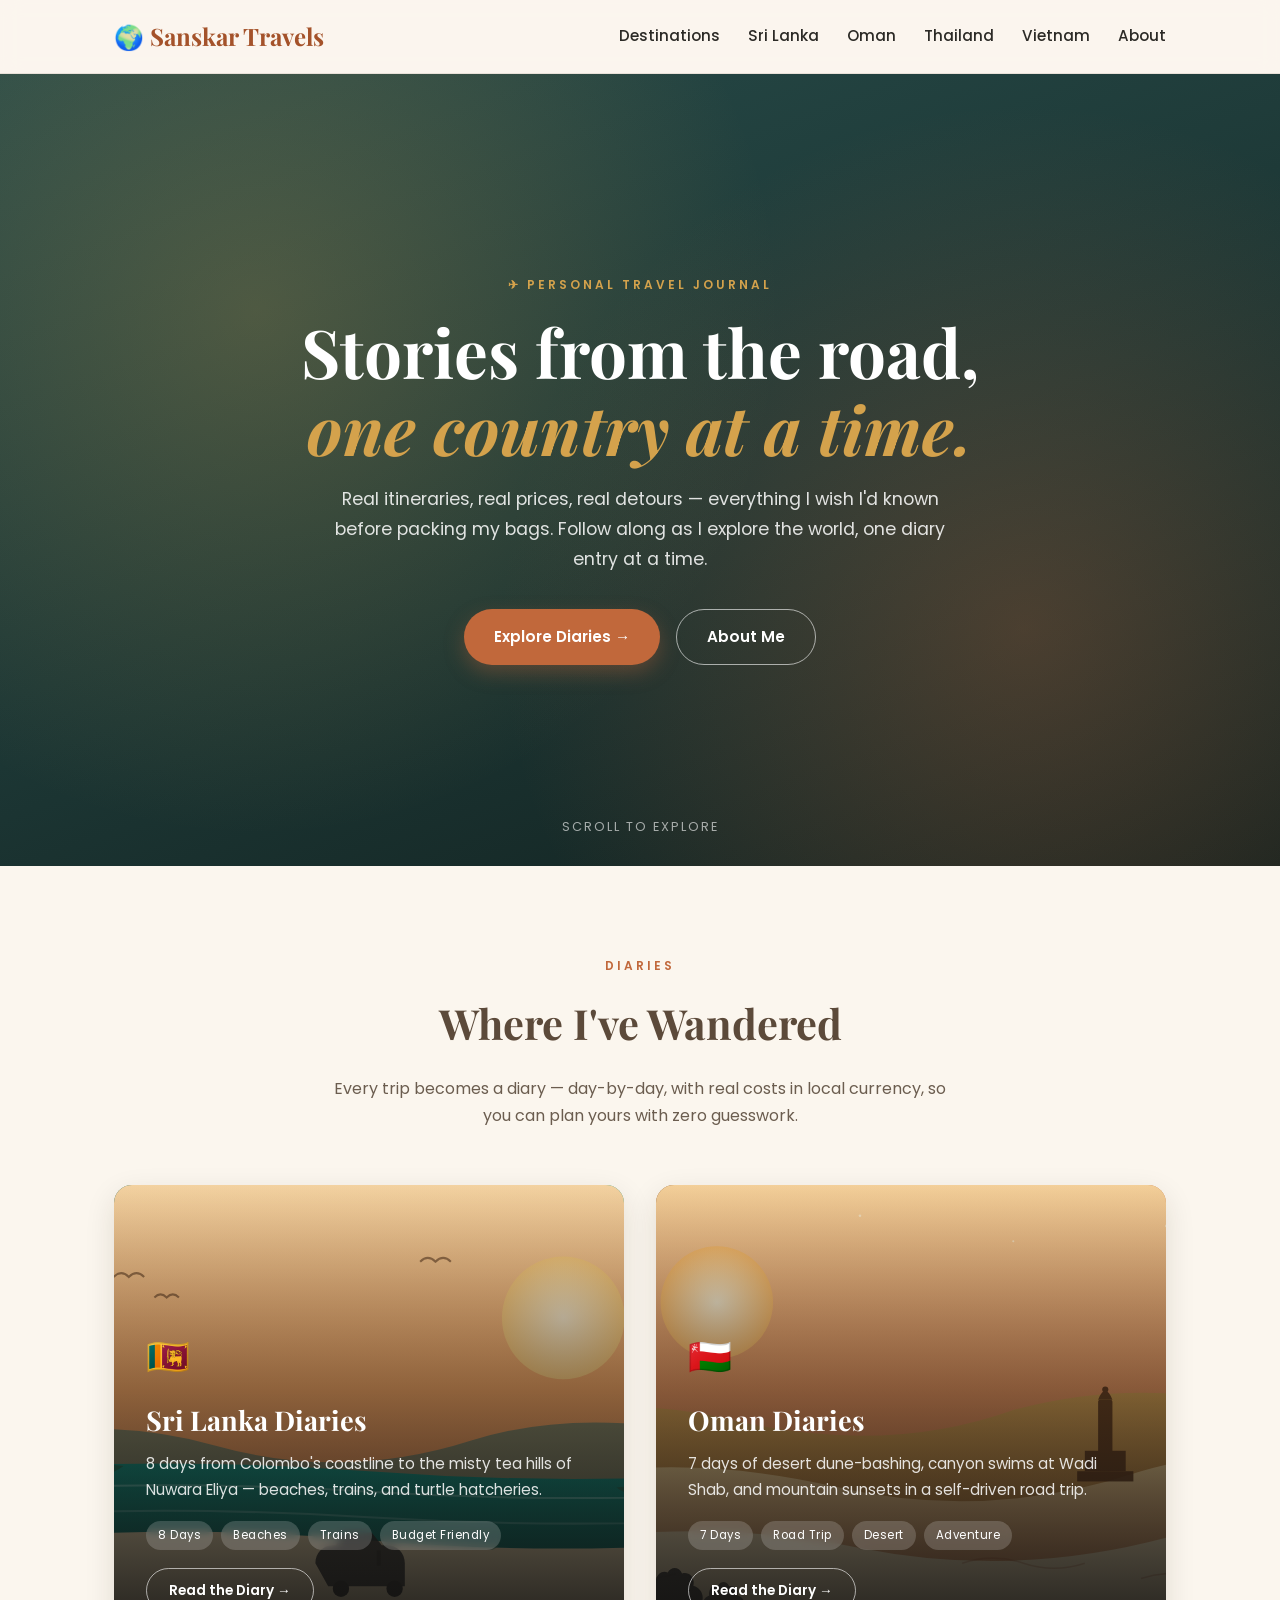
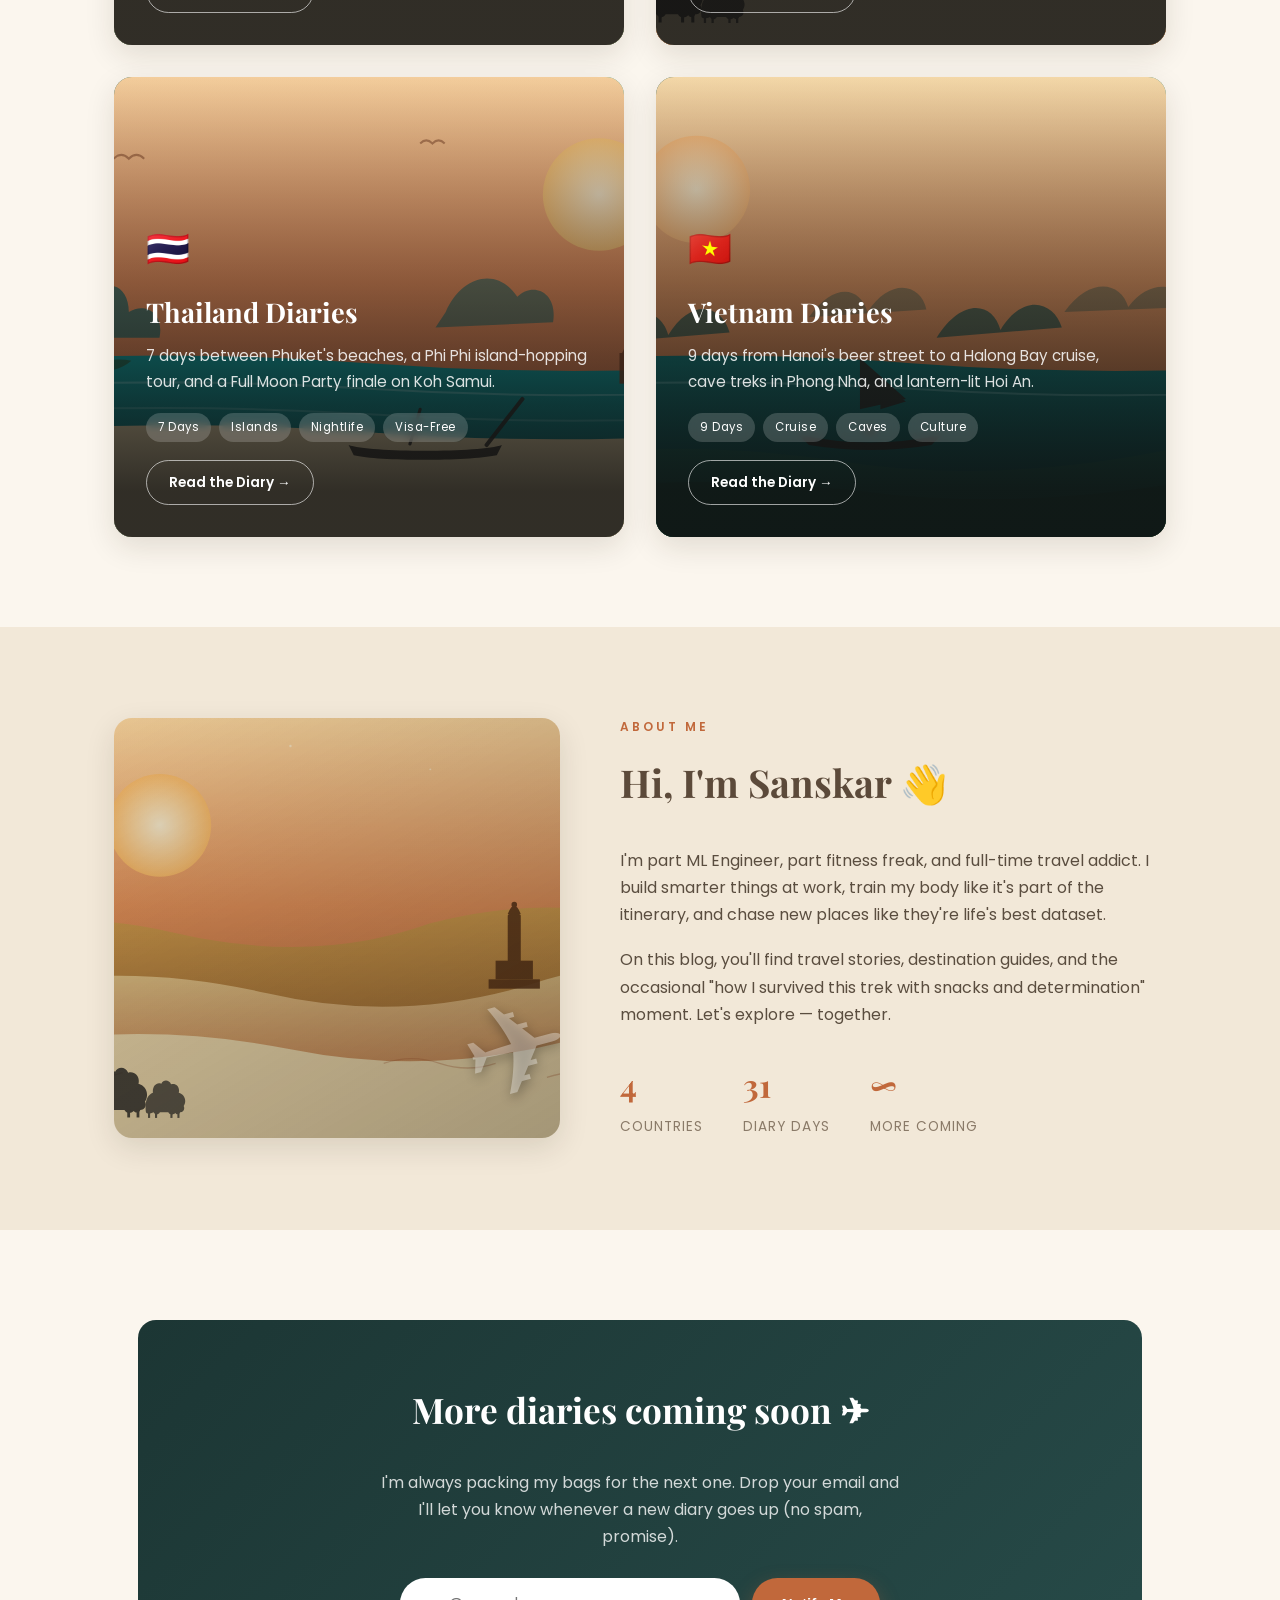
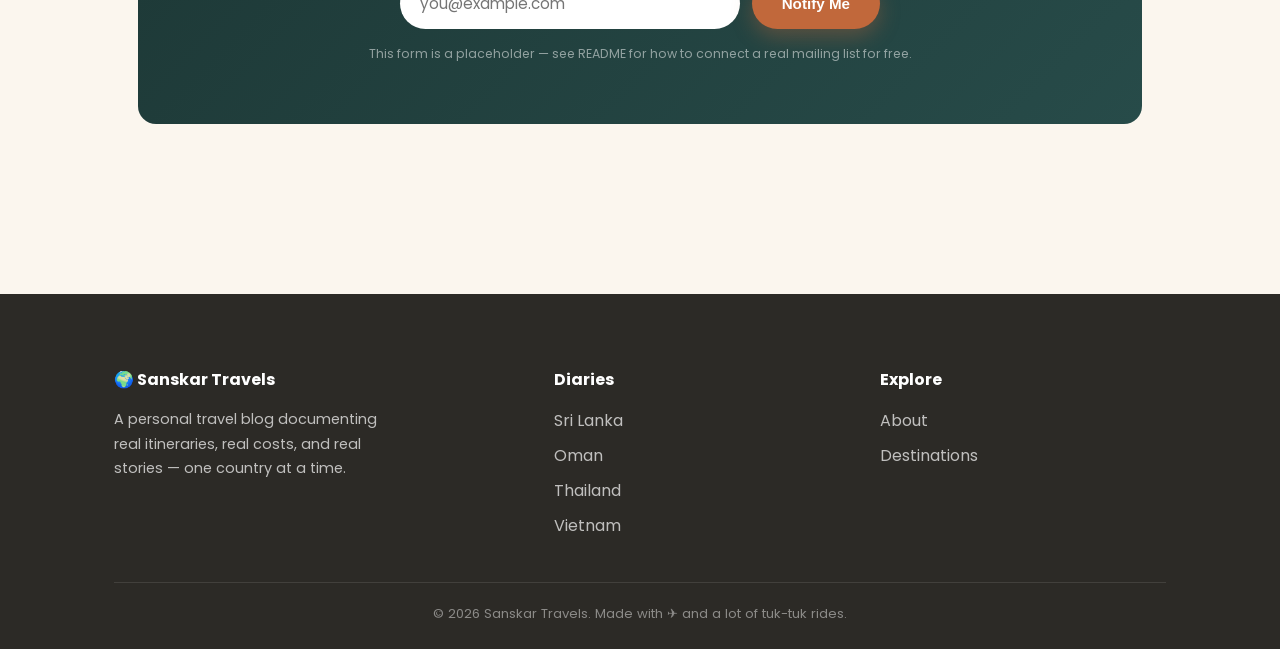
==== index.html @ 32616105 "Initial commit: Sanskar Travels personal travel blog Sri Lanka, Oman, Thailand and Vietnam diaries w" ====
<!DOCTYPE html>
<html lang="en">
<head>
<meta charset="UTF-8">
<meta name="viewport" content="width=device-width, initial-scale=1.0">
<title>Sanskar Travels — A Personal Travel Blog</title>
<meta name="description" content="Personal travel diaries, itineraries and tips from trips across Sri Lanka, Oman, Thailand, Vietnam and beyond.">
<link rel="icon" href="data:image/svg+xml,<svg xmlns=%22http://www.w3.org/2000/svg%22 viewBox=%220 0 100 100%22><text y=%22.9em%22 font-size=%2280%22>🌍</text></svg>">
<link rel="stylesheet" href="styles.css">
</head>
<body>

<nav class="navbar">
  <div class="wrap">
    <a href="index.html" class="brand">🌍 Sanskar Travels</a>
    <div class="nav-links">
      <a href="index.html#destinations">Destinations</a>
      <a href="sri-lanka.html">Sri Lanka</a>
      <a href="oman.html">Oman</a>
      <a href="thailand.html">Thailand</a>
      <a href="vietnam.html">Vietnam</a>
      <a href="index.html#about">About</a>
    </div>
  </div>
</nav>

<header class="hero">
  <div class="hero-content">
    <div class="hero-eyebrow">✈ Personal Travel Journal</div>
    <h1>Stories from the road,<br><em>one country at a time.</em></h1>
    <p>Real itineraries, real prices, real detours — everything I wish I'd known before packing my bags. Follow along as I explore the world, one diary entry at a time.</p>
    <div class="hero-buttons">
      <a href="#destinations" class="btn btn-primary">Explore Diaries →</a>
      <a href="#about" class="btn btn-outline">About Me</a>
    </div>
  </div>
  <div class="scroll-cue">Scroll to explore</div>
</header>

<section class="section" id="destinations">
  <div class="wrap">
    <div class="section-head">
      <div class="section-eyebrow">Diaries</div>
      <h2>Where I've Wandered</h2>
      <p>Every trip becomes a diary — day-by-day, with real costs in local currency, so you can plan yours with zero guesswork.</p>
    </div>

    <div class="dest-grid">
      <a href="sri-lanka.html" class="dest-card">
        <div class="bg sri-bg"></div>
        <div class="overlay"></div>
        <div class="content">
          <div class="dest-flag">🇱🇰</div>
          <h3>Sri Lanka Diaries</h3>
          <p>8 days from Colombo's coastline to the misty tea hills of Nuwara Eliya — beaches, trains, and turtle hatcheries.</p>
          <div class="dest-tags">
            <span class="tag">8 Days</span>
            <span class="tag">Beaches</span>
            <span class="tag">Trains</span>
            <span class="tag">Budget Friendly</span>
          </div>
          <span class="btn btn-outline">Read the Diary →</span>
        </div>
      </a>

      <a href="oman.html" class="dest-card">
        <div class="bg oman-bg"></div>
        <div class="overlay"></div>
        <div class="content">
          <div class="dest-flag">🇴🇲</div>
          <h3>Oman Diaries</h3>
          <p>7 days of desert dune-bashing, canyon swims at Wadi Shab, and mountain sunsets in a self-driven road trip.</p>
          <div class="dest-tags">
            <span class="tag">7 Days</span>
            <span class="tag">Road Trip</span>
            <span class="tag">Desert</span>
            <span class="tag">Adventure</span>
          </div>
          <span class="btn btn-outline">Read the Diary →</span>
        </div>
      </a>

      <a href="thailand.html" class="dest-card">
        <div class="bg thai-bg"></div>
        <div class="overlay"></div>
        <div class="content">
          <div class="dest-flag">🇹🇭</div>
          <h3>Thailand Diaries</h3>
          <p>7 days between Phuket's beaches, a Phi Phi island-hopping tour, and a Full Moon Party finale on Koh Samui.</p>
          <div class="dest-tags">
            <span class="tag">7 Days</span>
            <span class="tag">Islands</span>
            <span class="tag">Nightlife</span>
            <span class="tag">Visa-Free</span>
          </div>
          <span class="btn btn-outline">Read the Diary →</span>
        </div>
      </a>

      <a href="vietnam.html" class="dest-card">
        <div class="bg vietnam-bg"></div>
        <div class="overlay"></div>
        <div class="content">
          <div class="dest-flag">🇻🇳</div>
          <h3>Vietnam Diaries</h3>
          <p>9 days from Hanoi's beer street to a Halong Bay cruise, cave treks in Phong Nha, and lantern-lit Hoi An.</p>
          <div class="dest-tags">
            <span class="tag">9 Days</span>
            <span class="tag">Cruise</span>
            <span class="tag">Caves</span>
            <span class="tag">Culture</span>
          </div>
          <span class="btn btn-outline">Read the Diary →</span>
        </div>
      </a>
    </div>
  </div>
</section>

<section class="section section-alt" id="about">
  <div class="wrap about-grid">
    <div class="about-photo"></div>
    <div class="about-text">
      <div class="section-eyebrow">About Me</div>
      <h2>Hi, I'm Sanskar 👋</h2>
      <p>I'm part ML Engineer, part fitness freak, and full-time travel addict. I build smarter things at work, train my body like it's part of the itinerary, and chase new places like they're life's best dataset.</p>
      <p>On this blog, you'll find travel stories, destination guides, and the occasional "how I survived this trek with snacks and determination" moment. Let's explore — together.</p>
      <div class="stat-row">
        <div class="stat"><h3>4</h3><span>Countries</span></div>
        <div class="stat"><h3>31</h3><span>Diary Days</span></div>
        <div class="stat"><h3>∞</h3><span>More Coming</span></div>
      </div>
    </div>
  </div>
</section>

<section class="section">
  <div class="wrap">
    <div class="cta">
      <h2>More diaries coming soon ✈</h2>
      <p>I'm always packing my bags for the next one. Drop your email and I'll let you know whenever a new diary goes up (no spam, promise).</p>
      <form class="cta-form" onsubmit="event.preventDefault(); alert('Thanks for subscribing! (Connect this form to a service like Mailchimp or Formspree to actually collect emails.)');">
        <input type="email" placeholder="you@example.com" required>
        <button type="submit" class="btn btn-primary">Notify Me</button>
      </form>
      <small>This form is a placeholder — see README for how to connect a real mailing list for free.</small>
    </div>
  </div>
</section>

<footer>
  <div class="wrap">
    <div class="footer-grid">
      <div>
        <h4>🌍 Sanskar Travels</h4>
        <p style="max-width:280px; font-size:0.9rem;">A personal travel blog documenting real itineraries, real costs, and real stories — one country at a time.</p>
      </div>
      <div>
        <h4>Diaries</h4>
        <ul>
          <li><a href="sri-lanka.html">Sri Lanka</a></li>
          <li><a href="oman.html">Oman</a></li>
          <li><a href="thailand.html">Thailand</a></li>
          <li><a href="vietnam.html">Vietnam</a></li>
        </ul>
      </div>
      <div>
        <h4>Explore</h4>
        <ul>
          <li><a href="index.html#about">About</a></li>
          <li><a href="index.html#destinations">Destinations</a></li>
        </ul>
      </div>
    </div>
    <div class="footer-bottom">© 2026 Sanskar Travels. Made with ✈ and a lot of tuk-tuk rides.</div>
  </div>
</footer>

</body>
</html>
---- styles.css ----
/* ===== Wanderlust Diaries — shared styles ===== */

@import url('https://fonts.googleapis.com/css2?family=Playfair+Display:ital,wght@0,600;0,700;1,600&family=Poppins:wght@300;400;500;600;700&display=swap');

:root {
  --cream: #fbf6ee;
  --cream-dark: #f2e8d8;
  --ink: #2c2a26;
  --brown: #5c4a3a;
  --terracotta: #c1683b;
  --terracotta-dark: #a4522a;
  --teal: #2f6f6a;
  --gold: #d4a24c;
  --sand: #e7d5b3;
  --shadow: 0 10px 30px rgba(44, 32, 12, 0.12);
  --radius: 18px;
  --max-width: 1100px;
}

* { box-sizing: border-box; }

html { scroll-behavior: smooth; }

body {
  margin: 0;
  font-family: 'Poppins', sans-serif;
  color: var(--ink);
  background: var(--cream);
  line-height: 1.7;
  overflow-x: hidden;
}

h1, h2, h3, .brand {
  font-family: 'Playfair Display', serif;
}

a { color: inherit; text-decoration: none; }

img { max-width: 100%; display: block; }

.wrap {
  max-width: var(--max-width);
  margin: 0 auto;
  padding: 0 24px;
}

/* ---------- Navbar ---------- */
.navbar {
  position: sticky;
  top: 0;
  z-index: 100;
  background: rgba(251, 246, 238, 0.9);
  backdrop-filter: blur(10px);
  border-bottom: 1px solid rgba(92, 74, 58, 0.12);
}

.navbar .wrap {
  display: flex;
  align-items: center;
  justify-content: space-between;
  padding: 16px 24px;
}

.brand {
  font-size: 1.5rem;
  font-weight: 700;
  color: var(--terracotta-dark);
  display: flex;
  align-items: center;
  gap: 8px;
}

.nav-links {
  display: flex;
  gap: 28px;
  font-weight: 500;
  font-size: 0.95rem;
}

.nav-links a {
  position: relative;
  padding: 4px 0;
  transition: color 0.2s;
}

.nav-links a:hover { color: var(--terracotta); }

.nav-links a::after {
  content: '';
  position: absolute;
  left: 0; bottom: -2px;
  width: 0; height: 2px;
  background: var(--terracotta);
  transition: width 0.25s ease;
}

.nav-links a:hover::after { width: 100%; }

.nav-toggle { display: none; }

/* ---------- Hero ---------- */
.hero {
  position: relative;
  min-height: 88vh;
  display: flex;
  align-items: center;
  justify-content: center;
  text-align: center;
  color: #fff;
  overflow: hidden;
  background: linear-gradient(160deg, #274b49 0%, #1c3634 55%, #12211f 100%);
}

.hero::before {
  content: '';
  position: absolute;
  inset: 0;
  background-image:
    radial-gradient(circle at 20% 30%, rgba(212, 162, 76, 0.25), transparent 45%),
    radial-gradient(circle at 80% 70%, rgba(193, 104, 59, 0.3), transparent 45%);
}

.hero-content {
  position: relative;
  z-index: 2;
  padding: 40px 24px;
}

.hero-eyebrow {
  letter-spacing: 3px;
  text-transform: uppercase;
  font-size: 0.75rem;
  color: var(--gold);
  margin-bottom: 18px;
  font-weight: 600;
}

.hero h1 {
  font-size: clamp(2.4rem, 6vw, 4.2rem);
  margin: 0 0 18px;
  line-height: 1.15;
}

.hero h1 em {
  color: var(--gold);
  font-style: italic;
}

.hero p {
  max-width: 620px;
  margin: 0 auto 34px;
  font-size: 1.1rem;
  color: rgba(255,255,255,0.85);
}

.hero .scroll-cue {
  position: absolute;
  bottom: 28px;
  left: 50%;
  transform: translateX(-50%);
  font-size: 0.8rem;
  letter-spacing: 2px;
  text-transform: uppercase;
  color: rgba(255,255,255,0.6);
  animation: bob 2s infinite ease-in-out;
}

@keyframes bob {
  0%, 100% { transform: translate(-50%, 0); }
  50% { transform: translate(-50%, 8px); }
}

/* ---------- Buttons ---------- */
.btn {
  display: inline-flex;
  align-items: center;
  gap: 8px;
  padding: 14px 30px;
  border-radius: 999px;
  font-weight: 600;
  font-size: 0.95rem;
  border: none;
  cursor: pointer;
  transition: transform 0.2s ease, box-shadow 0.2s ease;
}

.btn-primary {
  background: var(--terracotta);
  color: #fff;
  box-shadow: 0 8px 20px rgba(193, 104, 59, 0.35);
}

.btn-primary:hover { transform: translateY(-3px); box-shadow: 0 12px 26px rgba(193, 104, 59, 0.45); }

.btn-outline {
  background: transparent;
  color: #fff;
  border: 1.5px solid rgba(255,255,255,0.6);
}

.btn-outline:hover { background: rgba(255,255,255,0.12); transform: translateY(-3px); }

.hero-buttons { display: flex; gap: 16px; justify-content: center; flex-wrap: wrap; }

/* ---------- Section headers ---------- */
.section {
  padding: 90px 0;
}

.section-alt { background: var(--cream-dark); }

.section-head {
  text-align: center;
  max-width: 640px;
  margin: 0 auto 56px;
}

.section-eyebrow {
  text-transform: uppercase;
  letter-spacing: 3px;
  font-size: 0.75rem;
  color: var(--terracotta);
  font-weight: 600;
  margin-bottom: 12px;
}

.section-head h2 {
  font-size: clamp(1.8rem, 4vw, 2.6rem);
  margin: 0 0 16px;
  color: var(--brown);
}

.section-head p { color: #6b5d4f; }

/* ---------- Destination cards ---------- */
.dest-grid {
  display: grid;
  grid-template-columns: repeat(2, 1fr);
  gap: 32px;
}

.dest-card {
  display: block;
  position: relative;
  border-radius: var(--radius);
  overflow: hidden;
  box-shadow: var(--shadow);
  height: 460px;
  color: #fff;
  isolation: isolate;
}

.dest-card .bg {
  position: absolute;
  inset: 0;
  z-index: -2;
  background-size: cover;
  background-position: center;
  transition: transform 0.6s ease;
}

.dest-card:hover .bg { transform: scale(1.08); }

.dest-card .overlay {
  position: absolute;
  inset: 0;
  z-index: -1;
  background: linear-gradient(180deg, rgba(20,20,20,0.05) 0%, rgba(15,15,15,0.85) 90%);
}

.sri-bg { background: url('images/sri-lanka-scene.svg') center center / cover no-repeat, linear-gradient(135deg, #0f5c52, #1a8a72 45%, #2fa574 75%, #7dc36b); }
.oman-bg { background: url('images/oman-scene.svg') center center / cover no-repeat, linear-gradient(135deg, #7a4a1f, #c1683b 45%, #d4a24c 75%, #e8c98a); }
.thai-bg { background: url('images/thailand-scene.svg') center center / cover no-repeat, linear-gradient(135deg, #0a5457, #0aa1a0 45%, #f0925c 100%); }
.vietnam-bg { background: url('images/vietnam-scene.svg') center center / cover no-repeat, linear-gradient(135deg, #0a4341, #0d7a78 45%, #e79a63 100%); }

.dest-card .content {
  position: absolute;
  bottom: 0; left: 0; right: 0;
  padding: 32px;
}

.dest-flag { font-size: 2.2rem; margin-bottom: 10px; }

.dest-card h3 { font-size: 1.7rem; margin: 0 0 8px; }

.dest-card p { color: rgba(255,255,255,0.85); margin: 0 0 18px; font-size: 0.95rem; }

.dest-tags { display: flex; gap: 8px; flex-wrap: wrap; margin-bottom: 18px; }

.tag {
  font-size: 0.72rem;
  padding: 5px 12px;
  border-radius: 999px;
  background: rgba(255,255,255,0.18);
  backdrop-filter: blur(4px);
  letter-spacing: 0.5px;
}

.dest-card .btn-outline { padding: 10px 22px; font-size: 0.85rem; }

/* ---------- About / story strip ---------- */
.about-grid {
  display: grid;
  grid-template-columns: 0.9fr 1.1fr;
  gap: 60px;
  align-items: center;
}

.about-photo {
  border-radius: var(--radius);
  height: 420px;
  background:
    linear-gradient(150deg, rgba(20,20,15,0.1), rgba(20,20,15,0.35)),
    url('images/oman-scene.svg') center center / cover no-repeat;
  position: relative;
  overflow: hidden;
  box-shadow: var(--shadow);
}

.about-photo::after {
  content: '✈';
  position: absolute;
  font-size: 8rem;
  color: rgba(255,255,255,0.35);
  right: -10px;
  bottom: -20px;
  transform: rotate(-15deg);
  text-shadow: 0 4px 12px rgba(0,0,0,0.3);
}

.about-text h2 { color: var(--brown); font-size: clamp(1.8rem, 4vw, 2.4rem); margin-top: 0; }

.about-text p { color: #5a4d3f; margin-bottom: 18px; }

.stat-row { display: flex; gap: 40px; margin-top: 30px; }

.stat h3 { font-size: 2rem; color: var(--terracotta); margin: 0; }

.stat span { font-size: 0.85rem; color: #8a7a68; text-transform: uppercase; letter-spacing: 1px; }

/* ---------- Newsletter / CTA ---------- */
.cta {
  background: linear-gradient(135deg, #1c3634, #274b49);
  color: #fff;
  border-radius: var(--radius);
  padding: 60px 40px;
  text-align: center;
  margin: 0 24px;
}

.cta h2 { margin-top: 0; font-size: clamp(1.6rem, 4vw, 2.2rem); }

.cta p { color: rgba(255,255,255,0.8); max-width: 520px; margin: 0 auto 28px; }

.cta-form {
  display: flex;
  gap: 12px;
  justify-content: center;
  flex-wrap: wrap;
  max-width: 480px;
  margin: 0 auto;
}

.cta-form input {
  flex: 1;
  min-width: 220px;
  padding: 14px 20px;
  border-radius: 999px;
  border: none;
  font-family: inherit;
  font-size: 0.95rem;
}

.cta small { display: block; margin-top: 14px; color: rgba(255,255,255,0.5); font-size: 0.78rem; }

/* ---------- Footer ---------- */
footer {
  background: var(--ink);
  color: rgba(255,255,255,0.7);
  padding: 50px 0 24px;
  margin-top: 80px;
}

.footer-grid {
  display: grid;
  grid-template-columns: 1.4fr 1fr 1fr;
  gap: 40px;
  margin-bottom: 34px;
}

.footer-grid h4 { color: #fff; margin-bottom: 14px; font-family: 'Poppins', sans-serif; font-size: 1rem; }

.footer-grid ul { list-style: none; padding: 0; margin: 0; }

.footer-grid li { margin-bottom: 8px; }

.footer-grid a:hover { color: var(--gold); }

.footer-bottom {
  border-top: 1px solid rgba(255,255,255,0.1);
  padding-top: 20px;
  text-align: center;
  font-size: 0.82rem;
  color: rgba(255,255,255,0.45);
}

/* ================= Country / Diary page ================= */

.diary-hero {
  min-height: 60vh;
}

.diary-hero.sri {
  background:
    linear-gradient(180deg, rgba(10,30,26,0.55) 0%, rgba(8,25,22,0.85) 100%),
    url('images/sri-lanka-scene.svg') center 65% / cover no-repeat,
    linear-gradient(160deg, #0b4a41, #0f5c52 40%, #1a8a72 100%);
}
.diary-hero.oman {
  background:
    linear-gradient(180deg, rgba(40,20,8,0.55) 0%, rgba(30,16,6,0.85) 100%),
    url('images/oman-scene.svg') center 65% / cover no-repeat,
    linear-gradient(160deg, #5c3417, #7a4a1f 40%, #c1683b 100%);
}
.diary-hero.thai {
  background:
    linear-gradient(180deg, rgba(10,40,40,0.5) 0%, rgba(8,30,30,0.85) 100%),
    url('images/thailand-scene.svg') center 65% / cover no-repeat,
    linear-gradient(160deg, #0a5457, #0aa1a0 40%, #f0925c 100%);
}
.diary-hero.vietnam {
  background:
    linear-gradient(180deg, rgba(10,35,34,0.5) 0%, rgba(8,26,25,0.85) 100%),
    url('images/vietnam-scene.svg') center 65% / cover no-repeat,
    linear-gradient(160deg, #0a4341, #0d7a78 40%, #e79a63 100%);
}

.diary-hero::before { display: none; }

.breadcrumb {
  font-size: 0.85rem;
  color: rgba(255,255,255,0.65);
  margin-bottom: 18px;
}

.breadcrumb a:hover { color: var(--gold); }

.quick-facts {
  display: flex;
  gap: 28px;
  justify-content: center;
  flex-wrap: wrap;
  margin-top: 30px;
}

.quick-fact {
  background: rgba(255,255,255,0.12);
  border-radius: 14px;
  padding: 14px 22px;
  min-width: 120px;
  backdrop-filter: blur(6px);
}

.quick-fact .num { font-size: 1.4rem; font-weight: 700; display: block; }
.quick-fact .label { font-size: 0.72rem; text-transform: uppercase; letter-spacing: 1px; opacity: 0.8; }

/* Timeline */
.timeline {
  position: relative;
  max-width: 800px;
  margin: 0 auto;
  padding-left: 40px;
  border-left: 3px dashed var(--sand);
}

.day-block {
  position: relative;
  margin-bottom: 56px;
}

.day-block::before {
  content: '';
  position: absolute;
  left: -51px;
  top: 4px;
  width: 18px;
  height: 18px;
  border-radius: 50%;
  background: var(--terracotta);
  border: 4px solid var(--cream);
  box-shadow: 0 0 0 3px var(--terracotta);
}

.day-badge {
  display: inline-block;
  background: var(--terracotta);
  color: #fff;
  font-size: 0.75rem;
  font-weight: 700;
  letter-spacing: 1px;
  padding: 5px 14px;
  border-radius: 999px;
  margin-bottom: 12px;
  text-transform: uppercase;
}

.day-block h3 {
  margin: 0 0 16px;
  font-size: 1.4rem;
  color: var(--brown);
}

.day-card {
  background: #fff;
  border-radius: var(--radius);
  padding: 26px 28px;
  box-shadow: var(--shadow);
}

.day-card ul {
  margin: 0;
  padding-left: 20px;
}

.day-card li { margin-bottom: 10px; }

.day-card li::marker { color: var(--terracotta); }

.cost-chip {
  display: inline-block;
  background: var(--sand);
  color: var(--brown);
  font-size: 0.78rem;
  font-weight: 600;
  padding: 2px 9px;
  border-radius: 6px;
  margin-left: 4px;
}

/* Tips box */
.tips-box {
  max-width: 800px;
  margin: 40px auto 0;
  background: var(--teal);
  color: #fff;
  border-radius: var(--radius);
  padding: 30px 34px;
}

.tips-box h3 { margin-top: 0; display: flex; align-items: center; gap: 10px; }

.tips-box ul { padding-left: 20px; margin-bottom: 0; }

.tips-box li { margin-bottom: 10px; }

/* Info grid (best time, currency etc) */
.info-grid {
  display: grid;
  grid-template-columns: repeat(4, 1fr);
  gap: 20px;
  max-width: 900px;
  margin: 0 auto 60px;
}

.info-card {
  background: #fff;
  border-radius: 14px;
  padding: 22px;
  text-align: center;
  box-shadow: var(--shadow);
}

.info-card .icon { font-size: 1.8rem; margin-bottom: 8px; }
.info-card h4 { margin: 0 0 4px; font-size: 0.85rem; text-transform: uppercase; letter-spacing: 0.5px; color: var(--terracotta); }
.info-card p { margin: 0; font-size: 0.9rem; color: #5a4d3f; }

/* Cost summary */
.cost-summary {
  max-width: 800px;
  margin: 50px auto 0;
  background: #fff;
  border-radius: var(--radius);
  box-shadow: var(--shadow);
  padding: 34px 36px;
}

.cost-summary h3 {
  margin: 0 0 6px;
  font-size: 1.4rem;
  color: var(--brown);
  display: flex;
  align-items: center;
  gap: 10px;
}

.cost-summary .cost-note {
  font-size: 0.85rem;
  color: #8a7a68;
  margin-bottom: 24px;
}

.cost-total {
  display: flex;
  align-items: baseline;
  gap: 12px;
  background: var(--cream-dark);
  border-radius: 14px;
  padding: 18px 22px;
  margin-bottom: 22px;
  flex-wrap: wrap;
}

.cost-total .amount {
  font-family: 'Playfair Display', serif;
  font-size: 2rem;
  font-weight: 700;
  color: var(--terracotta-dark);
}

.cost-total .per { color: #6b5d4f; font-size: 0.9rem; }

.cost-breakdown {
  display: grid;
  grid-template-columns: 1fr;
  gap: 2px;
}

.cost-row {
  display: flex;
  justify-content: space-between;
  gap: 20px;
  padding: 12px 0;
  border-bottom: 1px solid var(--cream-dark);
  font-size: 0.95rem;
}

.cost-row:last-child { border-bottom: none; }

.cost-row .label { color: #5a4d3f; font-weight: 500; }

.cost-row .value { color: var(--terracotta-dark); font-weight: 600; white-space: nowrap; }

.cost-summary .disclaimer {
  margin-top: 20px;
  font-size: 0.8rem;
  color: #9a8b78;
  line-height: 1.5;
}

.other-diary {
  margin-top: 90px;
}

.other-diary .dest-card { height: 320px; }

/* Real photos inline within a day card */
.day-photo {
  width: 100%;
  height: 280px;
  object-fit: cover;
  border-radius: 14px;
  margin-top: 16px;
  box-shadow: var(--shadow);
  display: block;
}

.day-photo-caption {
  font-size: 0.8rem;
  color: #9a8b78;
  margin: 8px 0 0;
  font-style: italic;
}

/* Real photo gallery */
.photo-gallery-head {
  text-align: center;
  max-width: 640px;
  margin: 60px auto 36px;
}

.photo-gallery {
  display: grid;
  grid-template-columns: repeat(4, 1fr);
  grid-auto-rows: 160px;
  gap: 14px;
  max-width: 960px;
  margin: 0 auto;
}

.photo-gallery img {
  width: 100%;
  height: 100%;
  object-fit: cover;
  border-radius: 12px;
  box-shadow: var(--shadow);
  transition: transform 0.35s ease;
}

.photo-gallery img:hover { transform: scale(1.04); }

.photo-gallery .tall { grid-row: span 2; }

@media (max-width: 860px) {
  .photo-gallery { grid-template-columns: repeat(2, 1fr); }
}

/* ---------- Responsive ---------- */
@media (max-width: 860px) {
  .dest-grid, .about-grid, .info-grid { grid-template-columns: 1fr; }
  .footer-grid { grid-template-columns: 1fr; }
  .nav-links { display: none; }
  .about-photo { height: 280px; }
  .timeline { padding-left: 28px; }
  .day-block::before { left: -39px; }
}
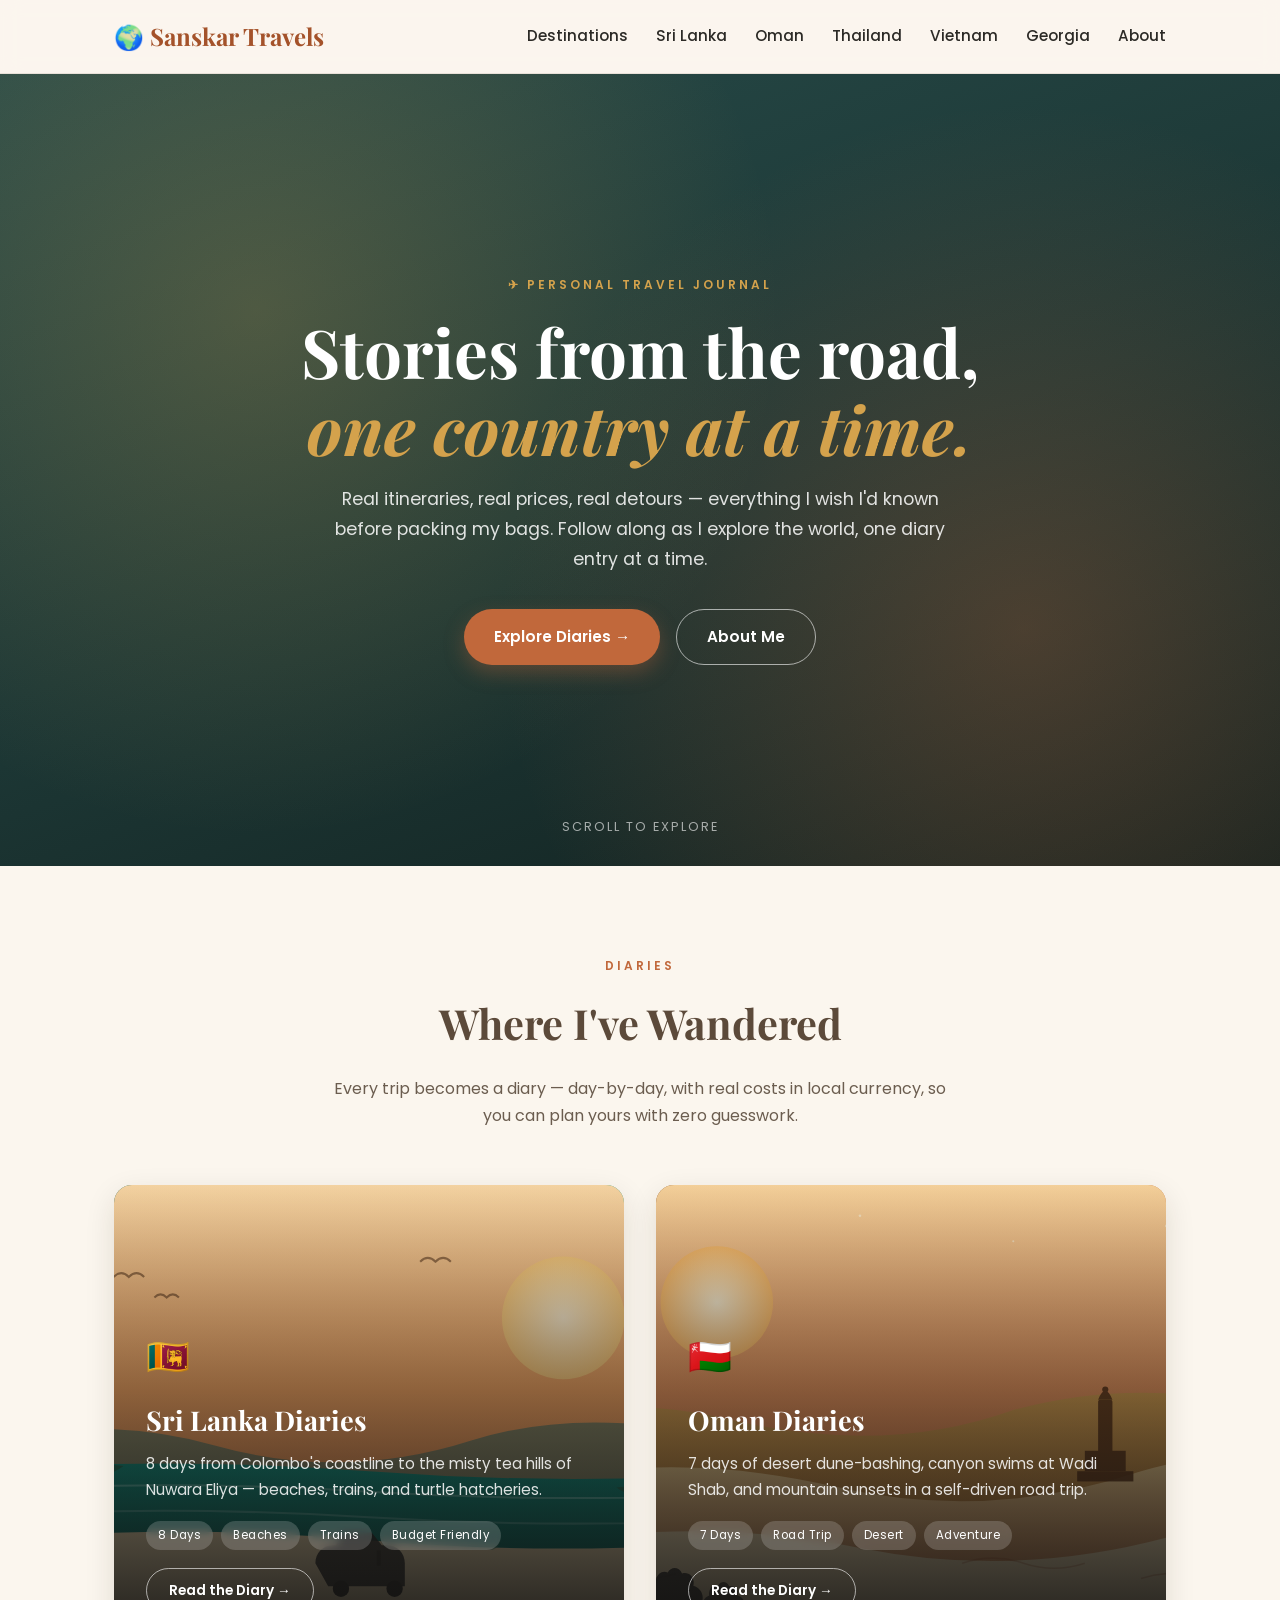
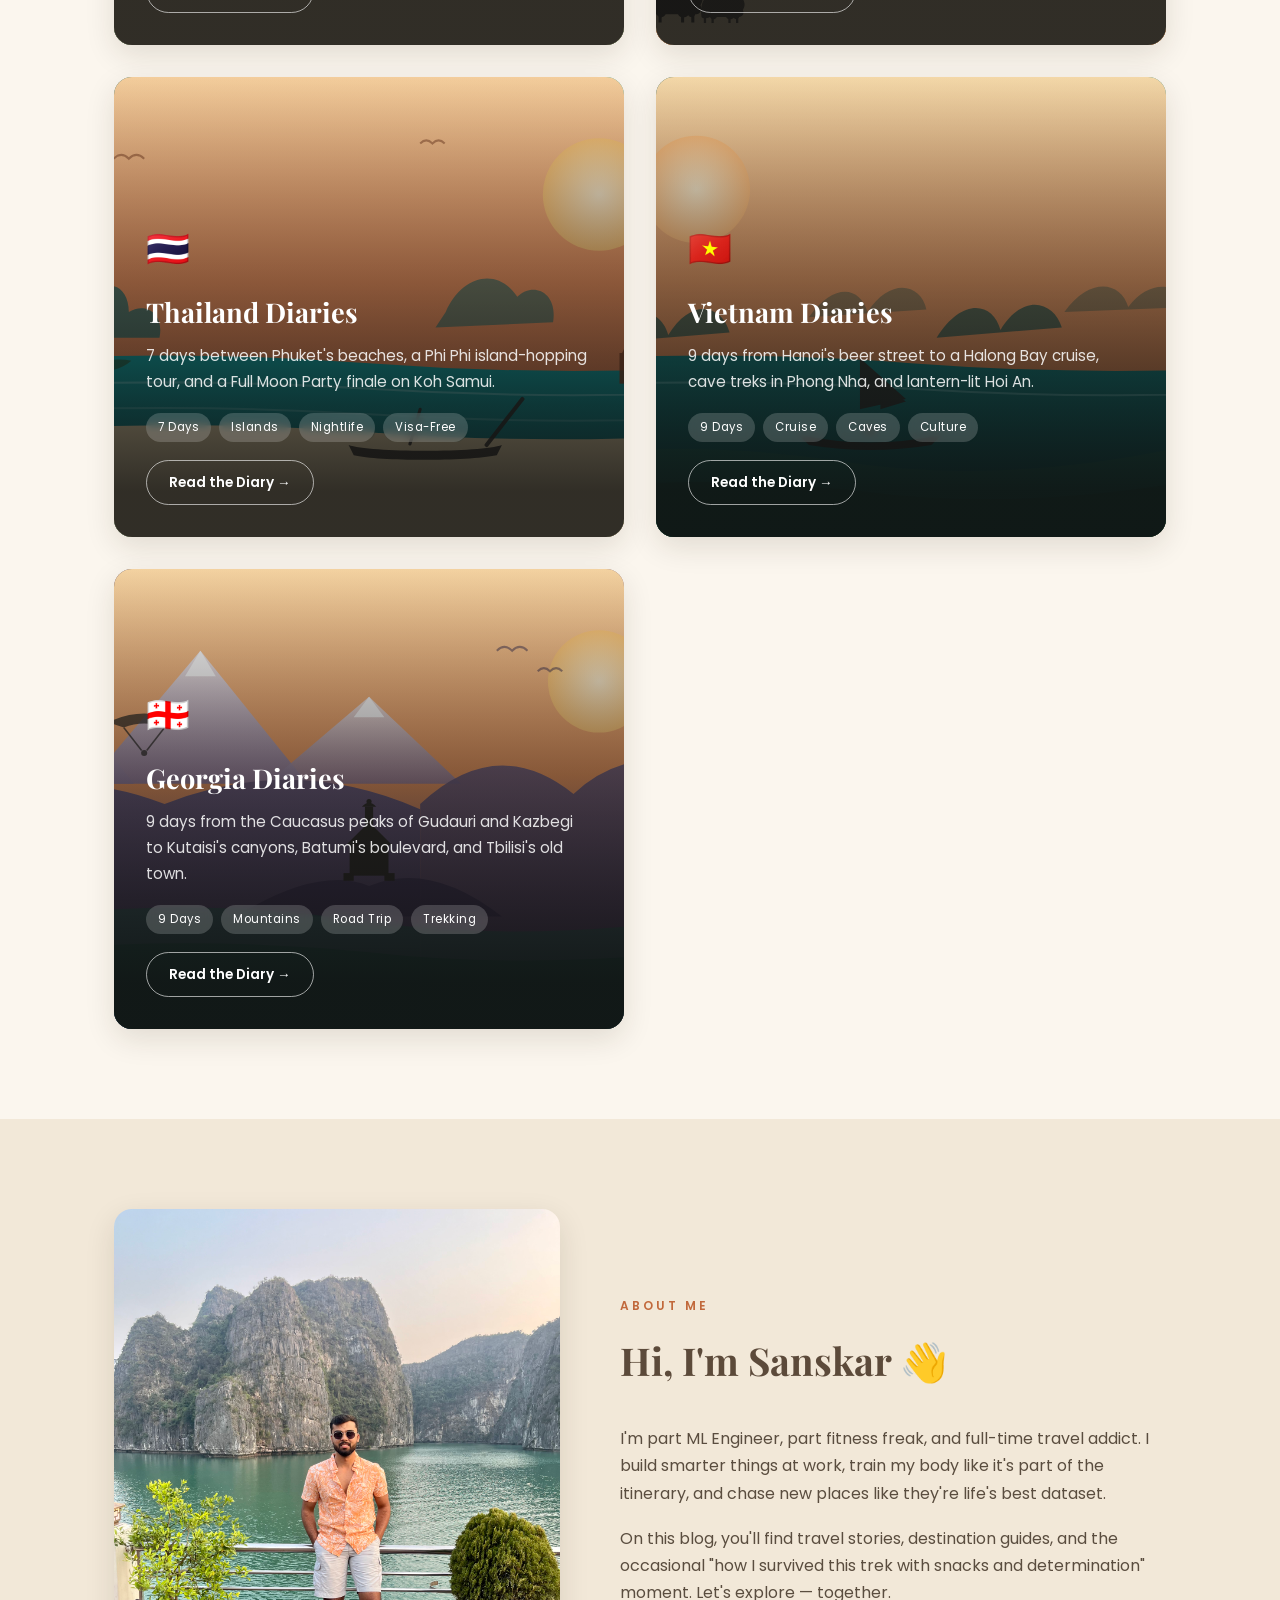
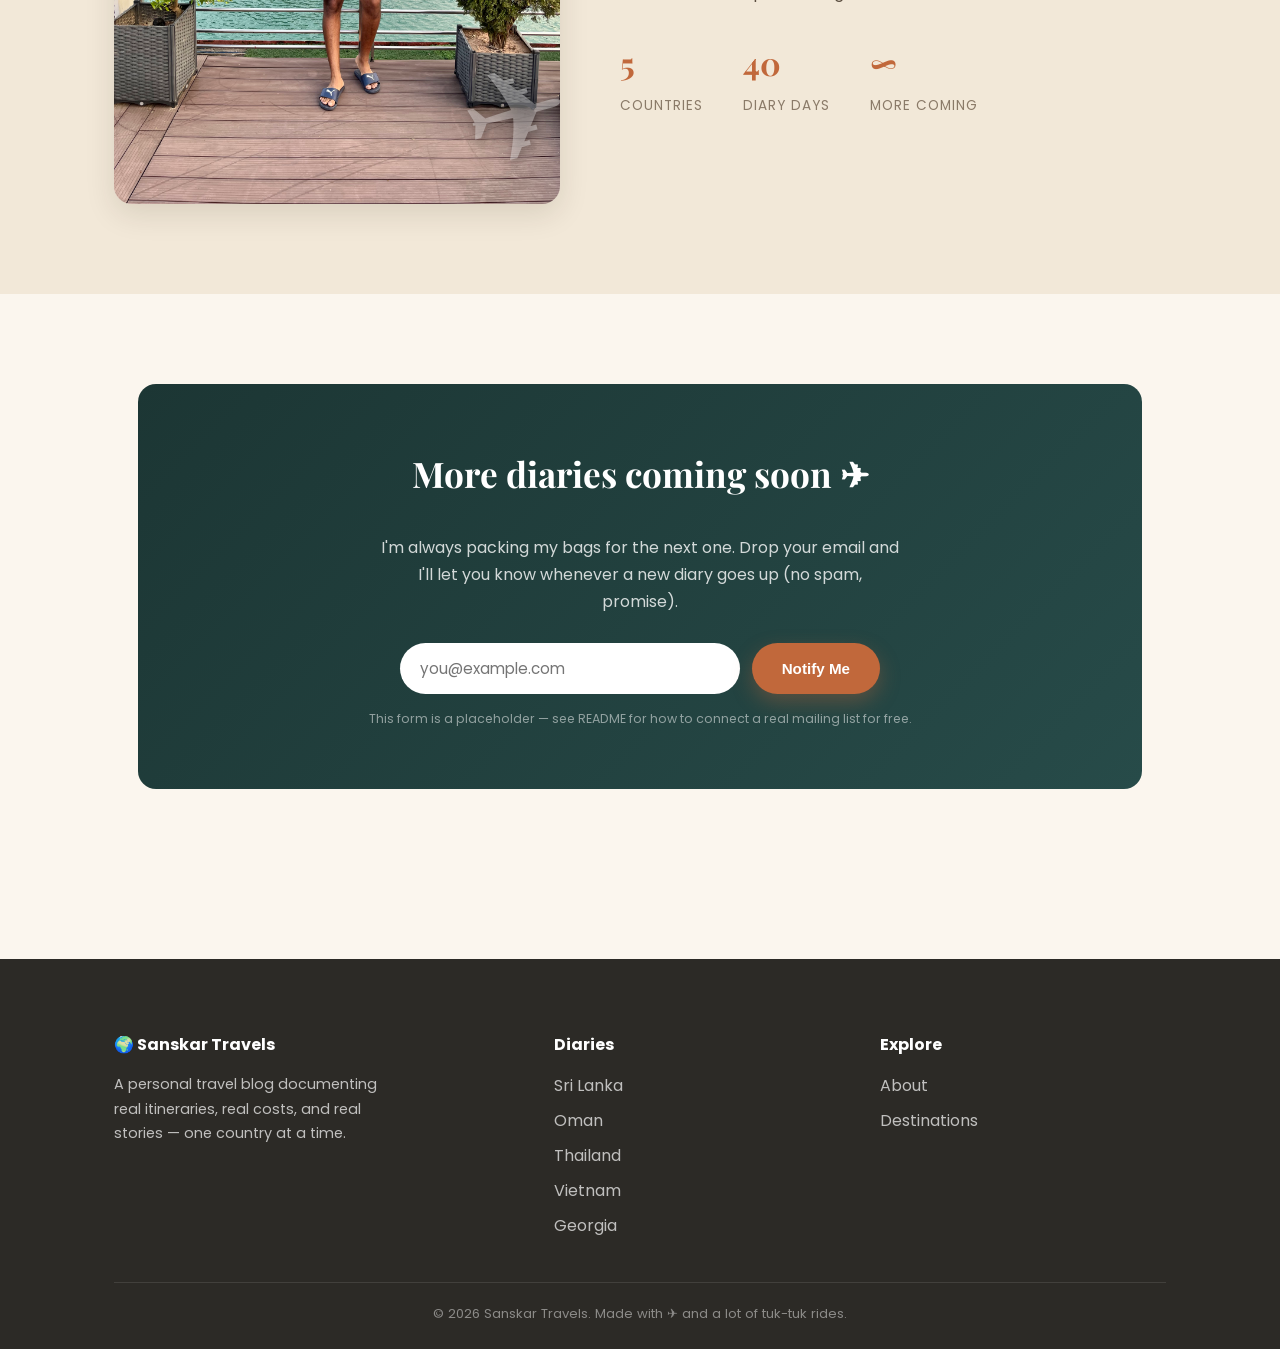
==== commit df3dc857: "Add Georgia diary with trip photos 9-day itinerary from Gudauri and Kazbegi through Kutaisi, Batumi " ====
--- a/index.html
+++ b/index.html
@@ -4,7 +4,7 @@
 <meta charset="UTF-8">
 <meta name="viewport" content="width=device-width, initial-scale=1.0">
 <title>Sanskar Travels — A Personal Travel Blog</title>
-<meta name="description" content="Personal travel diaries, itineraries and tips from trips across Sri Lanka, Oman, Thailand, Vietnam and beyond.">
+<meta name="description" content="Personal travel diaries, itineraries and tips from trips across Sri Lanka, Oman, Thailand, Vietnam, Georgia and beyond.">
 <link rel="icon" href="data:image/svg+xml,<svg xmlns=%22http://www.w3.org/2000/svg%22 viewBox=%220 0 100 100%22><text y=%22.9em%22 font-size=%2280%22>🌍</text></svg>">
 <link rel="stylesheet" href="styles.css">
 </head>
@@ -19,6 +19,7 @@
       <a href="oman.html">Oman</a>
       <a href="thailand.html">Thailand</a>
       <a href="vietnam.html">Vietnam</a>
+      <a href="georgia.html">Georgia</a>
       <a href="index.html#about">About</a>
     </div>
   </div>
@@ -113,6 +114,23 @@
           <span class="btn btn-outline">Read the Diary →</span>
         </div>
       </a>
+
+      <a href="georgia.html" class="dest-card">
+        <div class="bg georgia-bg"></div>
+        <div class="overlay"></div>
+        <div class="content">
+          <div class="dest-flag">🇬🇪</div>
+          <h3>Georgia Diaries</h3>
+          <p>9 days from the Caucasus peaks of Gudauri and Kazbegi to Kutaisi's canyons, Batumi's boulevard, and Tbilisi's old town.</p>
+          <div class="dest-tags">
+            <span class="tag">9 Days</span>
+            <span class="tag">Mountains</span>
+            <span class="tag">Road Trip</span>
+            <span class="tag">Trekking</span>
+          </div>
+          <span class="btn btn-outline">Read the Diary →</span>
+        </div>
+      </a>
     </div>
   </div>
 </section>
@@ -126,8 +144,8 @@
       <p>I'm part ML Engineer, part fitness freak, and full-time travel addict. I build smarter things at work, train my body like it's part of the itinerary, and chase new places like they're life's best dataset.</p>
       <p>On this blog, you'll find travel stories, destination guides, and the occasional "how I survived this trek with snacks and determination" moment. Let's explore — together.</p>
       <div class="stat-row">
-        <div class="stat"><h3>4</h3><span>Countries</span></div>
-        <div class="stat"><h3>31</h3><span>Diary Days</span></div>
+        <div class="stat"><h3>5</h3><span>Countries</span></div>
+        <div class="stat"><h3>40</h3><span>Diary Days</span></div>
         <div class="stat"><h3>∞</h3><span>More Coming</span></div>
       </div>
     </div>
@@ -162,6 +180,7 @@
           <li><a href="oman.html">Oman</a></li>
           <li><a href="thailand.html">Thailand</a></li>
           <li><a href="vietnam.html">Vietnam</a></li>
+          <li><a href="georgia.html">Georgia</a></li>
         </ul>
       </div>
       <div>
--- a/styles.css
+++ b/styles.css
@@ -272,6 +272,7 @@
 .oman-bg { background: url('images/oman-scene.svg') center center / cover no-repeat, linear-gradient(135deg, #7a4a1f, #c1683b 45%, #d4a24c 75%, #e8c98a); }
 .thai-bg { background: url('images/thailand-scene.svg') center center / cover no-repeat, linear-gradient(135deg, #0a5457, #0aa1a0 45%, #f0925c 100%); }
 .vietnam-bg { background: url('images/vietnam-scene.svg') center center / cover no-repeat, linear-gradient(135deg, #0a4341, #0d7a78 45%, #e79a63 100%); }
+.georgia-bg { background: url('images/georgia-scene.svg') center center / cover no-repeat, linear-gradient(135deg, #3a3050, #6a5a7a 45%, #e8935a 100%); }
 
 .dest-card .content {
   position: absolute;
@@ -308,10 +309,10 @@
 
 .about-photo {
   border-radius: var(--radius);
-  height: 420px;
+  aspect-ratio: 3 / 4;
+  height: auto;
   background:
-    linear-gradient(150deg, rgba(20,20,15,0.1), rgba(20,20,15,0.35)),
-    url('images/oman-scene.svg') center center / cover no-repeat;
+    url('images/about-me.jpeg') center center / cover no-repeat;
   position: relative;
   overflow: hidden;
   box-shadow: var(--shadow);
@@ -433,6 +434,12 @@
     linear-gradient(180deg, rgba(10,35,34,0.5) 0%, rgba(8,26,25,0.85) 100%),
     url('images/vietnam-scene.svg') center 65% / cover no-repeat,
     linear-gradient(160deg, #0a4341, #0d7a78 40%, #e79a63 100%);
+}
+.diary-hero.georgia {
+  background:
+    linear-gradient(180deg, rgba(30,24,45,0.5) 0%, rgba(20,16,32,0.85) 100%),
+    url('images/georgia-scene.svg') center 65% / cover no-repeat,
+    linear-gradient(160deg, #3a3050, #6a5a7a 40%, #e8935a 100%);
 }
 
 .diary-hero::before { display: none; }
@@ -700,6 +707,24 @@
 
 .photo-gallery .tall { grid-row: span 2; }
 
+.photo-placeholder {
+  width: 100%;
+  height: 100%;
+  border-radius: 12px;
+  border: 2px dashed var(--sand);
+  background: var(--cream-dark);
+  display: flex;
+  flex-direction: column;
+  align-items: center;
+  justify-content: center;
+  gap: 6px;
+  color: #a8988a;
+}
+
+.photo-placeholder .icon { font-size: 1.8rem; opacity: 0.7; }
+
+.photo-placeholder span { font-size: 0.72rem; text-transform: uppercase; letter-spacing: 0.5px; }
+
 @media (max-width: 860px) {
   .photo-gallery { grid-template-columns: repeat(2, 1fr); }
 }
@@ -709,7 +734,6 @@
   .dest-grid, .about-grid, .info-grid { grid-template-columns: 1fr; }
   .footer-grid { grid-template-columns: 1fr; }
   .nav-links { display: none; }
-  .about-photo { height: 280px; }
   .timeline { padding-left: 28px; }
   .day-block::before { left: -39px; }
 }
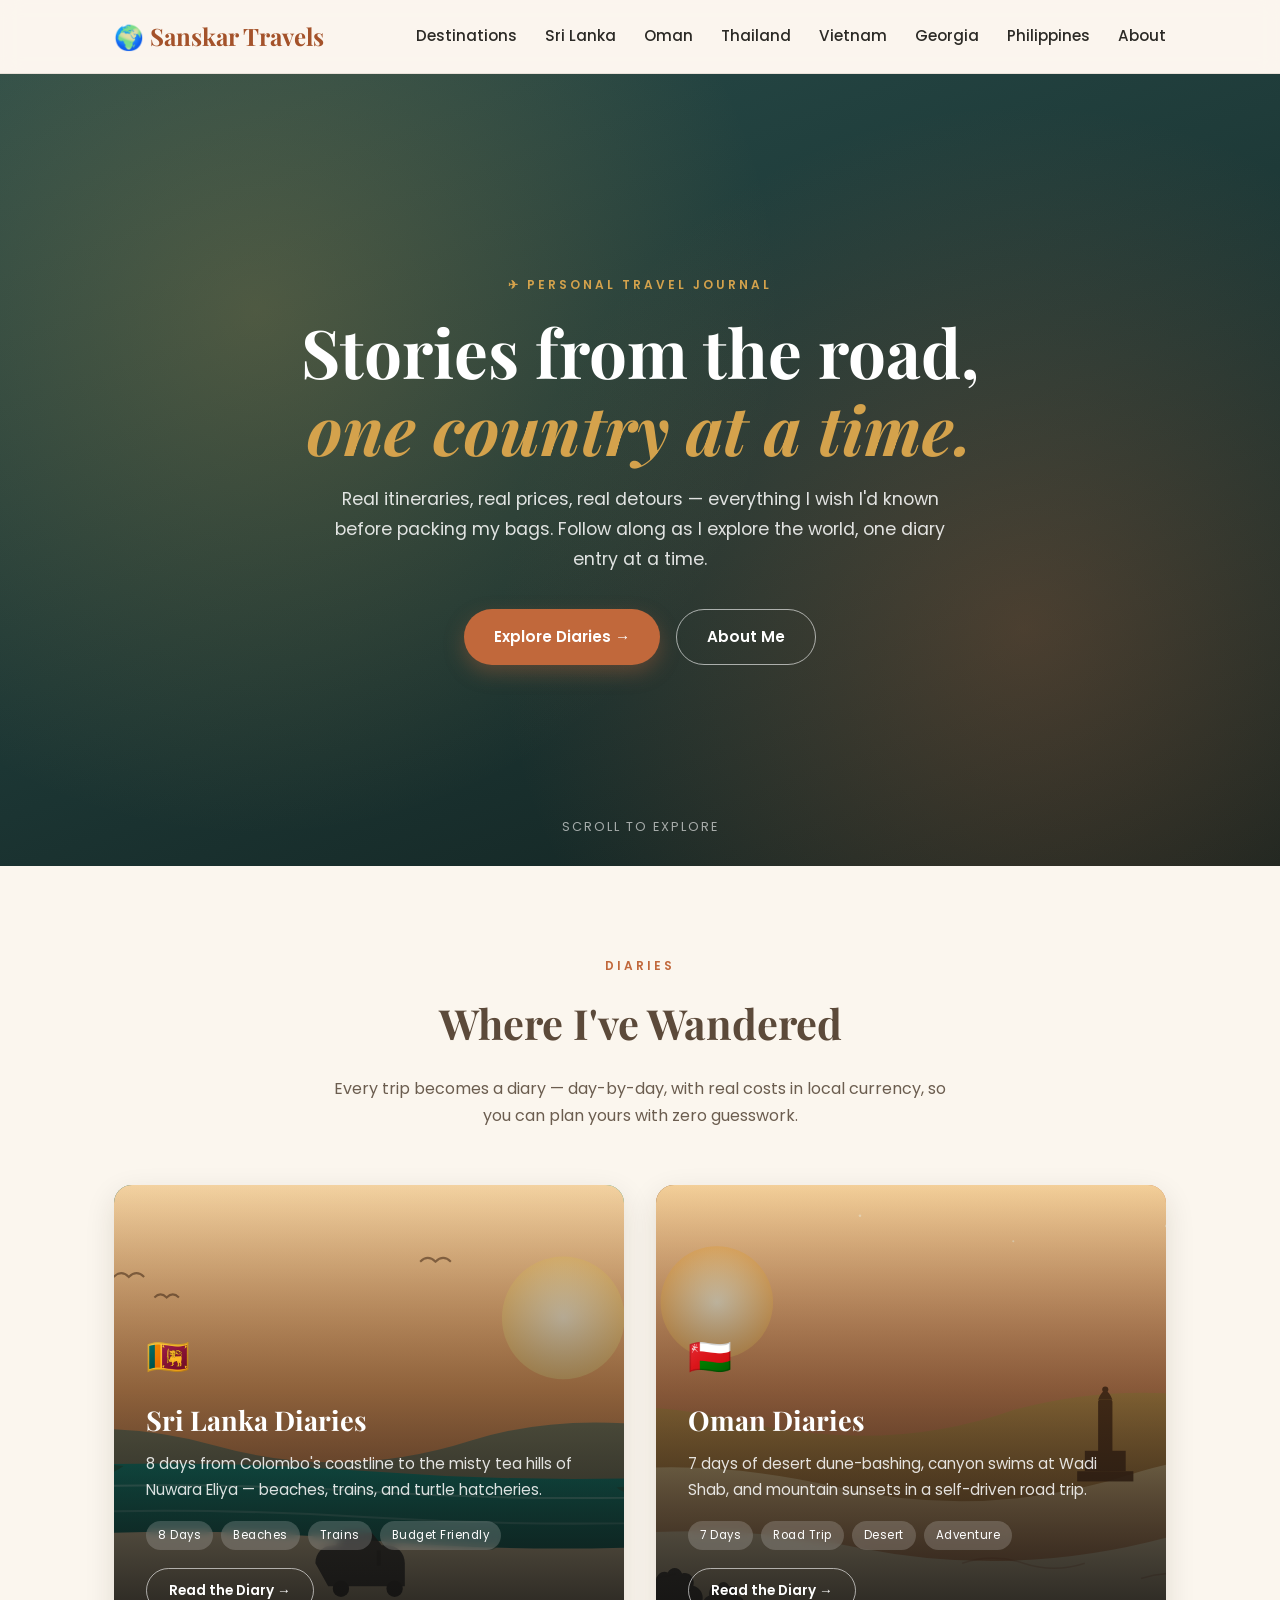
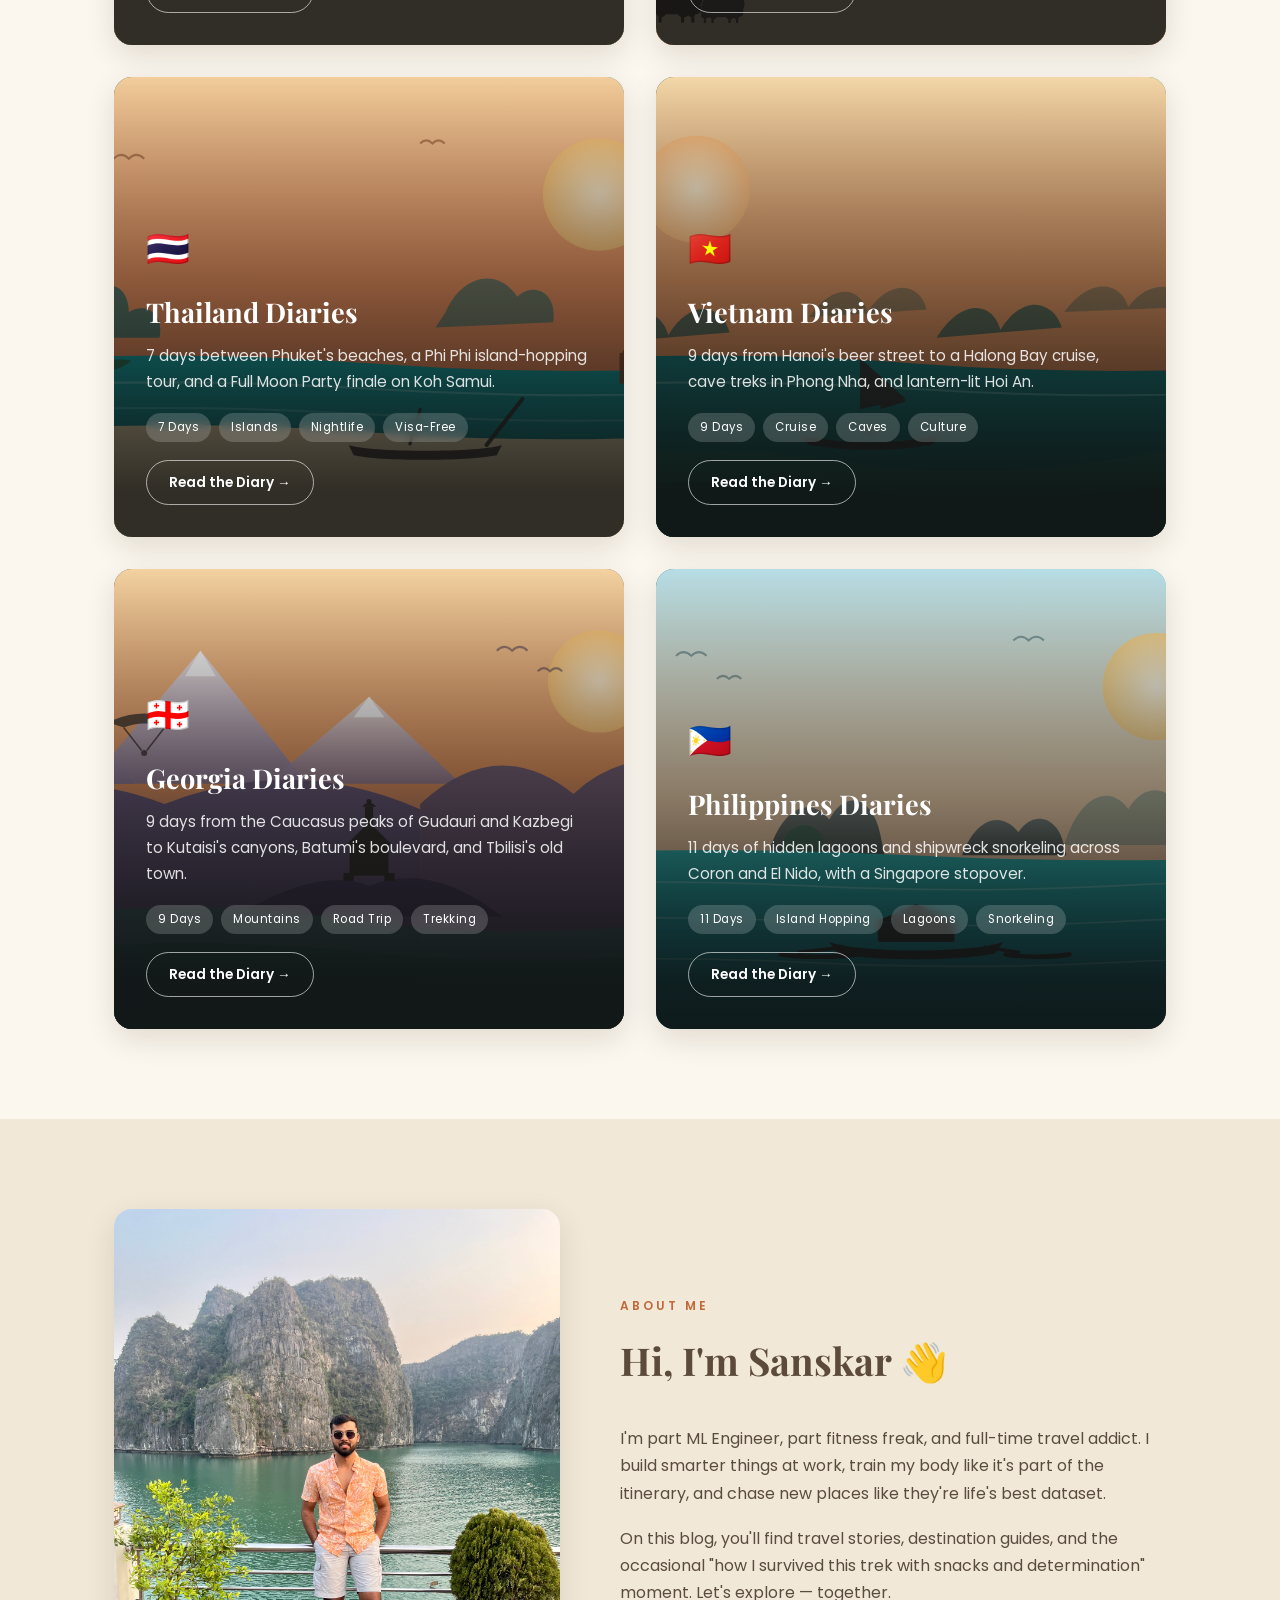
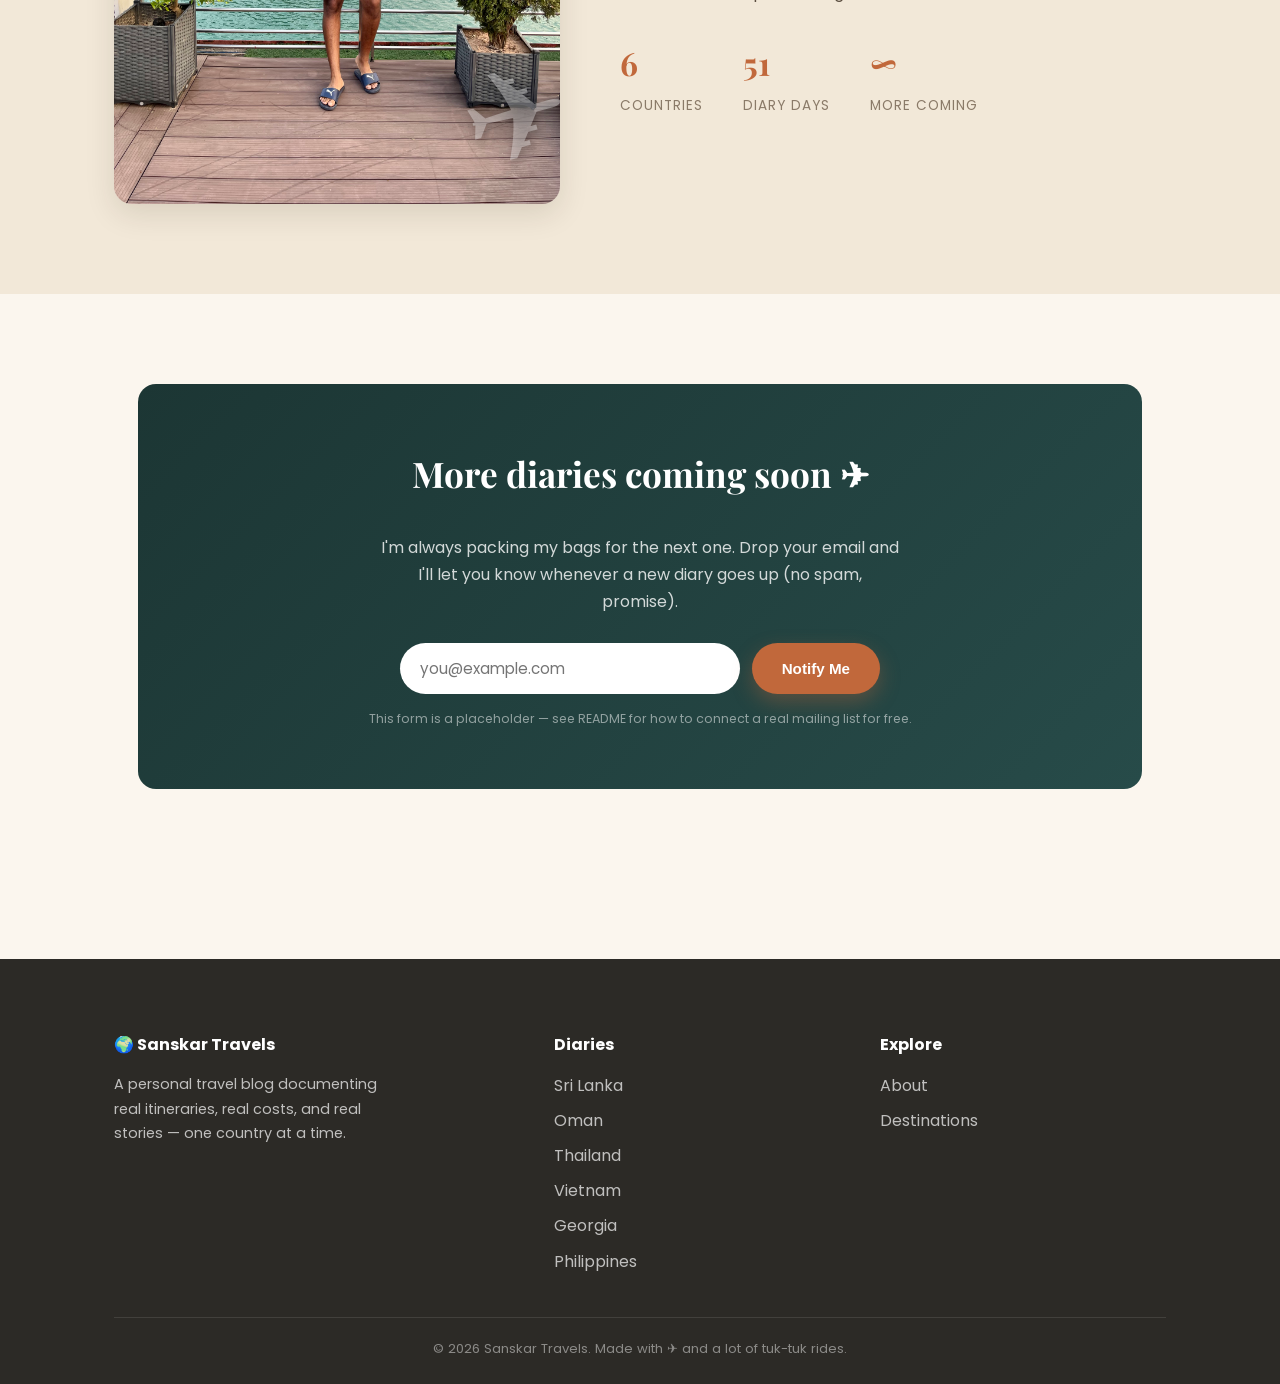
==== commit 6bf0f56f: "Add Philippines diary with trip photos 11-day itinerary across Cebu, Coron and El Nido with a Singap" ====
--- a/index.html
+++ b/index.html
@@ -4,7 +4,7 @@
 <meta charset="UTF-8">
 <meta name="viewport" content="width=device-width, initial-scale=1.0">
 <title>Sanskar Travels — A Personal Travel Blog</title>
-<meta name="description" content="Personal travel diaries, itineraries and tips from trips across Sri Lanka, Oman, Thailand, Vietnam, Georgia and beyond.">
+<meta name="description" content="Personal travel diaries, itineraries and tips from trips across Sri Lanka, Oman, Thailand, Vietnam, Georgia, the Philippines and beyond.">
 <link rel="icon" href="data:image/svg+xml,<svg xmlns=%22http://www.w3.org/2000/svg%22 viewBox=%220 0 100 100%22><text y=%22.9em%22 font-size=%2280%22>🌍</text></svg>">
 <link rel="stylesheet" href="styles.css">
 </head>
@@ -20,6 +20,7 @@
       <a href="thailand.html">Thailand</a>
       <a href="vietnam.html">Vietnam</a>
       <a href="georgia.html">Georgia</a>
+      <a href="philippines.html">Philippines</a>
       <a href="index.html#about">About</a>
     </div>
   </div>
@@ -127,6 +128,23 @@
             <span class="tag">Mountains</span>
             <span class="tag">Road Trip</span>
             <span class="tag">Trekking</span>
+          </div>
+          <span class="btn btn-outline">Read the Diary →</span>
+        </div>
+      </a>
+
+      <a href="philippines.html" class="dest-card">
+        <div class="bg ph-bg"></div>
+        <div class="overlay"></div>
+        <div class="content">
+          <div class="dest-flag">🇵🇭</div>
+          <h3>Philippines Diaries</h3>
+          <p>11 days of hidden lagoons and shipwreck snorkeling across Coron and El Nido, with a Singapore stopover.</p>
+          <div class="dest-tags">
+            <span class="tag">11 Days</span>
+            <span class="tag">Island Hopping</span>
+            <span class="tag">Lagoons</span>
+            <span class="tag">Snorkeling</span>
           </div>
           <span class="btn btn-outline">Read the Diary →</span>
         </div>
@@ -144,8 +162,8 @@
       <p>I'm part ML Engineer, part fitness freak, and full-time travel addict. I build smarter things at work, train my body like it's part of the itinerary, and chase new places like they're life's best dataset.</p>
       <p>On this blog, you'll find travel stories, destination guides, and the occasional "how I survived this trek with snacks and determination" moment. Let's explore — together.</p>
       <div class="stat-row">
-        <div class="stat"><h3>5</h3><span>Countries</span></div>
-        <div class="stat"><h3>40</h3><span>Diary Days</span></div>
+        <div class="stat"><h3>6</h3><span>Countries</span></div>
+        <div class="stat"><h3>51</h3><span>Diary Days</span></div>
         <div class="stat"><h3>∞</h3><span>More Coming</span></div>
       </div>
     </div>
@@ -181,6 +199,7 @@
           <li><a href="thailand.html">Thailand</a></li>
           <li><a href="vietnam.html">Vietnam</a></li>
           <li><a href="georgia.html">Georgia</a></li>
+          <li><a href="philippines.html">Philippines</a></li>
         </ul>
       </div>
       <div>
--- a/styles.css
+++ b/styles.css
@@ -273,6 +273,7 @@
 .thai-bg { background: url('images/thailand-scene.svg') center center / cover no-repeat, linear-gradient(135deg, #0a5457, #0aa1a0 45%, #f0925c 100%); }
 .vietnam-bg { background: url('images/vietnam-scene.svg') center center / cover no-repeat, linear-gradient(135deg, #0a4341, #0d7a78 45%, #e79a63 100%); }
 .georgia-bg { background: url('images/georgia-scene.svg') center center / cover no-repeat, linear-gradient(135deg, #3a3050, #6a5a7a 45%, #e8935a 100%); }
+.ph-bg { background: url('images/philippines-scene.svg') center center / cover no-repeat, linear-gradient(135deg, #0a5a66, #27c4c0 45%, #f4a574 100%); }
 
 .dest-card .content {
   position: absolute;
@@ -440,6 +441,12 @@
     linear-gradient(180deg, rgba(30,24,45,0.5) 0%, rgba(20,16,32,0.85) 100%),
     url('images/georgia-scene.svg') center 65% / cover no-repeat,
     linear-gradient(160deg, #3a3050, #6a5a7a 40%, #e8935a 100%);
+}
+.diary-hero.philippines {
+  background:
+    linear-gradient(180deg, rgba(8,45,52,0.5) 0%, rgba(6,34,40,0.85) 100%),
+    url('images/philippines-scene.svg') center 65% / cover no-repeat,
+    linear-gradient(160deg, #0a5a66, #27c4c0 40%, #f4a574 100%);
 }
 
 .diary-hero::before { display: none; }
